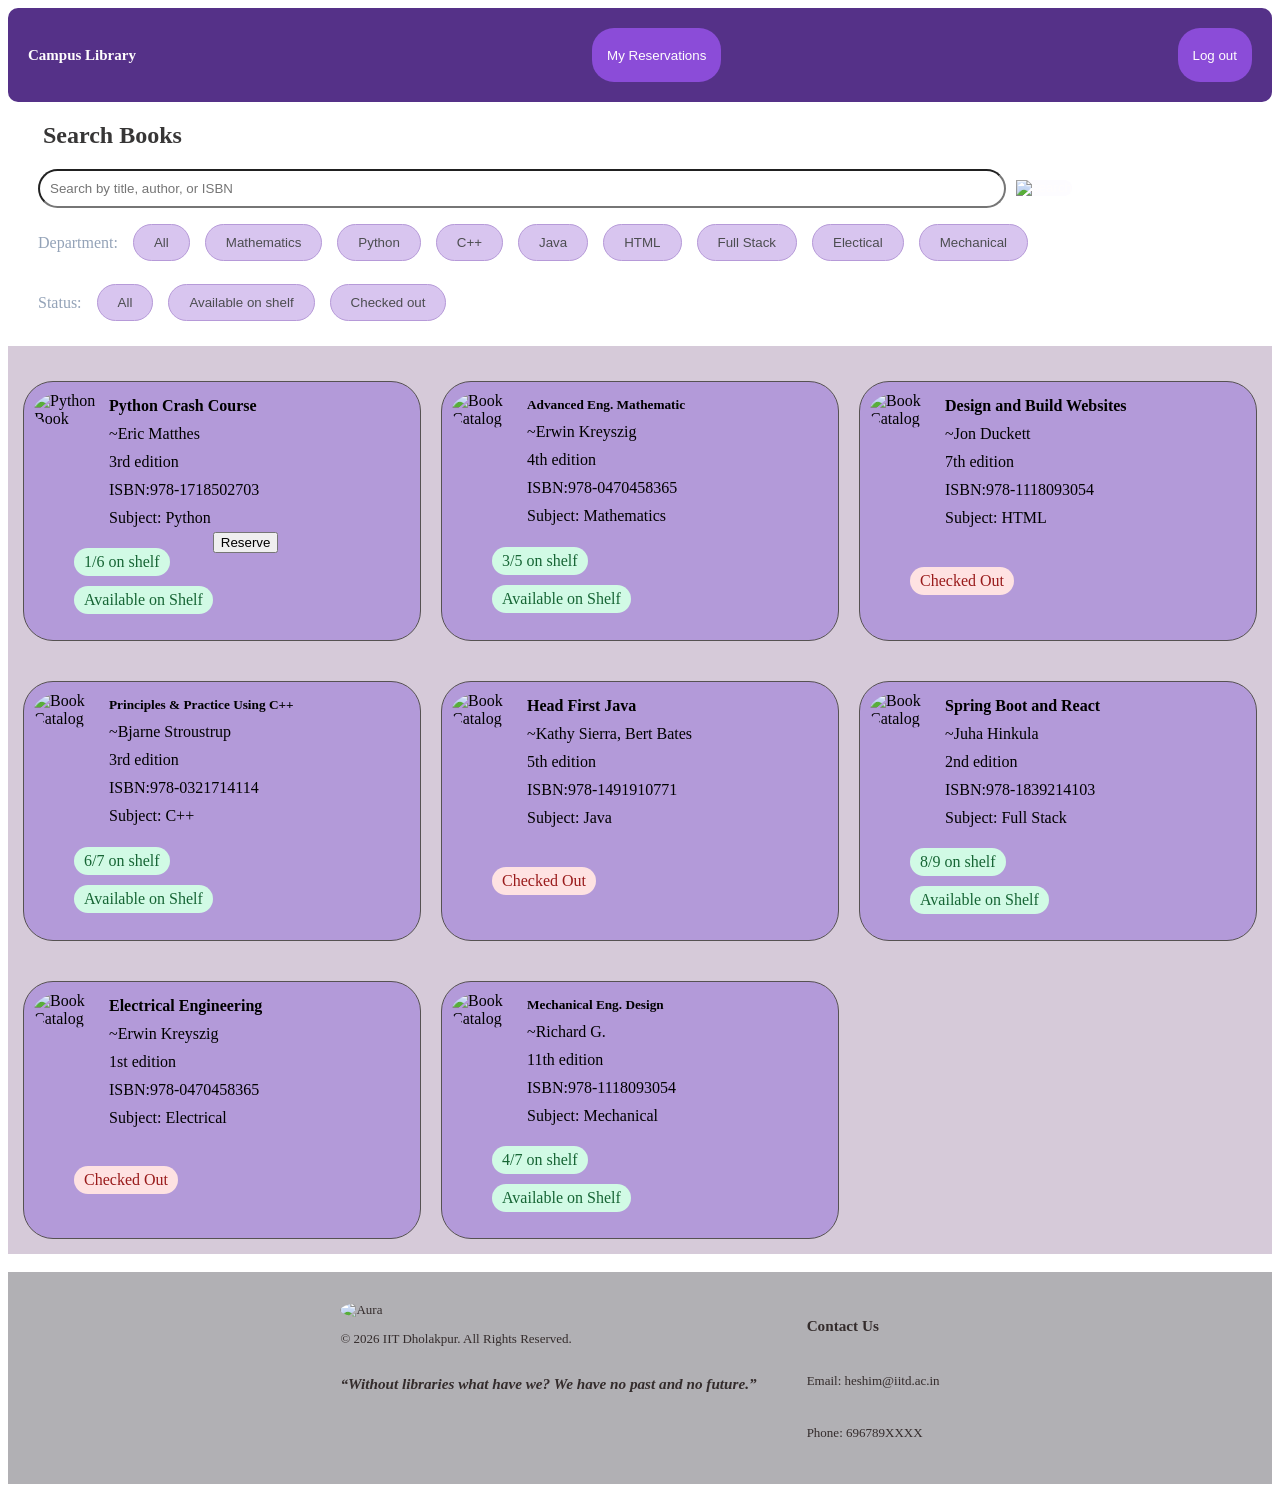
==== libsys.html @ 947eb172 "Your update message" ====
<!DOCTYPE html>
<html lang="en">
<head>
    <meta charset="UTF-8">
    <meta name="viewport" content="width=device-width, initial-scale=1.0">
    <title>Campus Library</title>
    <link rel = "stylesheet" href = libsys.css>
</head>
<body>
    <nav class="Navigation">
        <h1> Campus Library </h1>
        <form action = "Reservation.html">
        <button id="reservation" type="submit">My Reservations</button>
        </form>
        <form action = "login-copy.html">
        <button id="Logout" type="submit">Log out</button> 
        </form>

    </nav>
    <a href="#search"><h2>Search Books</h2></a>
    <div class = "search-bar">
        <label for="search"></label>
        
        <input type="text" id="search" name="search" placeholder="Search by title, author, or ISBN">
        <button id="search-button" type="submit"><img src = "18222125.png" alt ="search" height="40px"></button>
    </div>
   
    
    

   

    <nav class ="Filters">
        <p class="para">Department:</p>
        <button class="filter-button">All</button>
        <button class="filter-button">Mathematics</button>
        <button class="filter-button">Python</button>
        <button class="filter-button">C++</button>
        <button class="filter-button">Java</button>
        <button class="filter-button">HTML</button>
        <button class="filter-button">Full Stack</button>
        <button class="filter-button">Electical</button>
        <button class="filter-button">Mechanical</button>
        
        
        
    </nav>
    
    <nav class ="Filters">
        <p class="para">Status:</p>
        <button class ="filter-button">All</button>
        <button class ="filter-button">Available on shelf</button>
        <button class ="filter-button">Checked out</button>
    </nav>
    <br>
<div class="cards">
    

    <div class="books">
        <div class="logo">
            <img src="Python.jpg" alt="Python Book">
           
        </div>
        
        <div class="description">
            <h4>Python Crash Course</h4>
            <p>~Eric Matthes</p>
            <p>3rd edition</p>
            <p>ISBN:978-1718502703</p>
            <p>Subject: Python</p>
        </div>
        <div class="availability">
        <ul >
            <li>1/6 on shelf</li>
            <li>Available on Shelf</li>
        </ul>
        </div>
        <button class="reserve-btn" data-book="Advanced Eng. Mathematic">Reserve</button>
    </div>
    <div class="books">
        <div class="logo">
            <img src="Maths.jpg" alt="Book Catalog">
           
        </div>
        
        <div class="description">
            <h5>Advanced Eng. Mathematic</h5>
            <p>~Erwin Kreyszig</p>
            <p>4th edition</p>
            <p>ISBN:978-0470458365</p>
            <p>Subject: Mathematics</p>
        </div>
        <div class="availability">
        <ul >
            <li>3/5 on shelf</li>
            <li>Available on Shelf</li>
        </ul>
        </div>
    </div>

        
    <div class="books">
        <div class="logo">
            <img src="Html.webp" alt="Book Catalog">
           
        </div>
        
        <div class="description">
            <h4>Design and Build Websites</h4>
            <p>~Jon Duckett</p>
            <p>7th edition</p>
            <p>ISBN:978-1118093054</p>
            <p>Subject: HTML</p>
        </div>
        <div class="checkout">
        <ul >
            <li>Checked Out</li>
        </ul>
        </div>
    </div>
    <div class="books">
        <div class="logo">
            <img src="C++.jpeg" alt="Book Catalog">
           
        </div>
        
        <div class="description">
            <h5>Principles & Practice Using C++</h5>
            <p>~Bjarne Stroustrup</p>
            <p>3rd edition</p>
            <p>ISBN:978-0321714114</p>
            <p>Subject: C++</p>
        </div>
        <div class="availability">
        <ul >
            <li>6/7 on shelf</li>
            <li>Available on Shelf</li>
        </ul>
        </div>
    </div>
    <div class="books">
        <div class="logo">
            <img src="java.webp" alt="Book Catalog">
           
        </div>
        
        <div class="description">
            <h4>Head First Java</h4>
            <p>~Kathy Sierra, Bert Bates</p>
            <p>5th edition</p>
            <p>ISBN:978-1491910771</p>
            <p>Subject: Java</p>
        </div>
        <div class="checkout">
        <ul >
            <li>Checked Out</li>
        </ul>
        </div>
    </div>
    <div class="books">
        <div class="logo">
            <img src="Full.jpg" alt="Book Catalog">
           
        </div>
        
        <div class="description">
            <h4>Spring Boot and React</h4>
            <p>~Juha Hinkula</p>
            <p>2nd edition</p>
            <p>ISBN:978-1839214103</p>
            <p>Subject: Full Stack </p>
        </div>
        <div class="availability">
        <ul >
            <li>8/9 on shelf</li>
            <li>Available on Shelf</li>
        </ul>
        </div>
    </div>
    
    

    <div class="books">
        <div class="logo">
            <img src="Electrical.jpg" alt="Book Catalog">
           
        </div>
        
        <div class="description">
            <h4>Electrical Engineering</h4>
            <p>~Erwin Kreyszig</p>
            <p>1st edition</p>
            <p>ISBN:978-0470458365</p>
            <p>Subject: Electrical </p>
        </div>
        <div class="checkout">
        <ul >
            <li>Checked Out</li>
        </ul>
        </div>
    </div>
    

    <div class="books">
        <div class="logo">
            <img src="Mechanical.jpg" alt="Book Catalog">
           
        </div>
        
        <div class="description">
            <h5>Mechanical Eng. Design</h5>
            <p>~Richard G.</p>
            <p>11th edition</p>
            <p>ISBN:978-1118093054</p>
            <p>Subject: Mechanical</p>
        </div>
        <div class="availability">
        <ul>
            <li>4/7 on shelf</li>
            <li>Available on Shelf</li>
        </ul>
        </div>
    </div>
</div>
</body>

<br>

<footer class="footer">
    <div class="one">
        <img src ="image.png" alt ="Aura">
        <p>© 2026 IIT Dholakpur. All Rights Reserved.</p>
        <h3><i>“Without libraries what have we? We have no past and no future.”</i></h3>
    </div>
    <div class="two">
        <h3>Contact Us</h3>
        <p>Email: heshim@iitd.ac.in</p>
        <p>Phone: 696789XXXX</p>
    </div>

    

</footer>
<script src="libsys.js"></script>
</body>
</html>
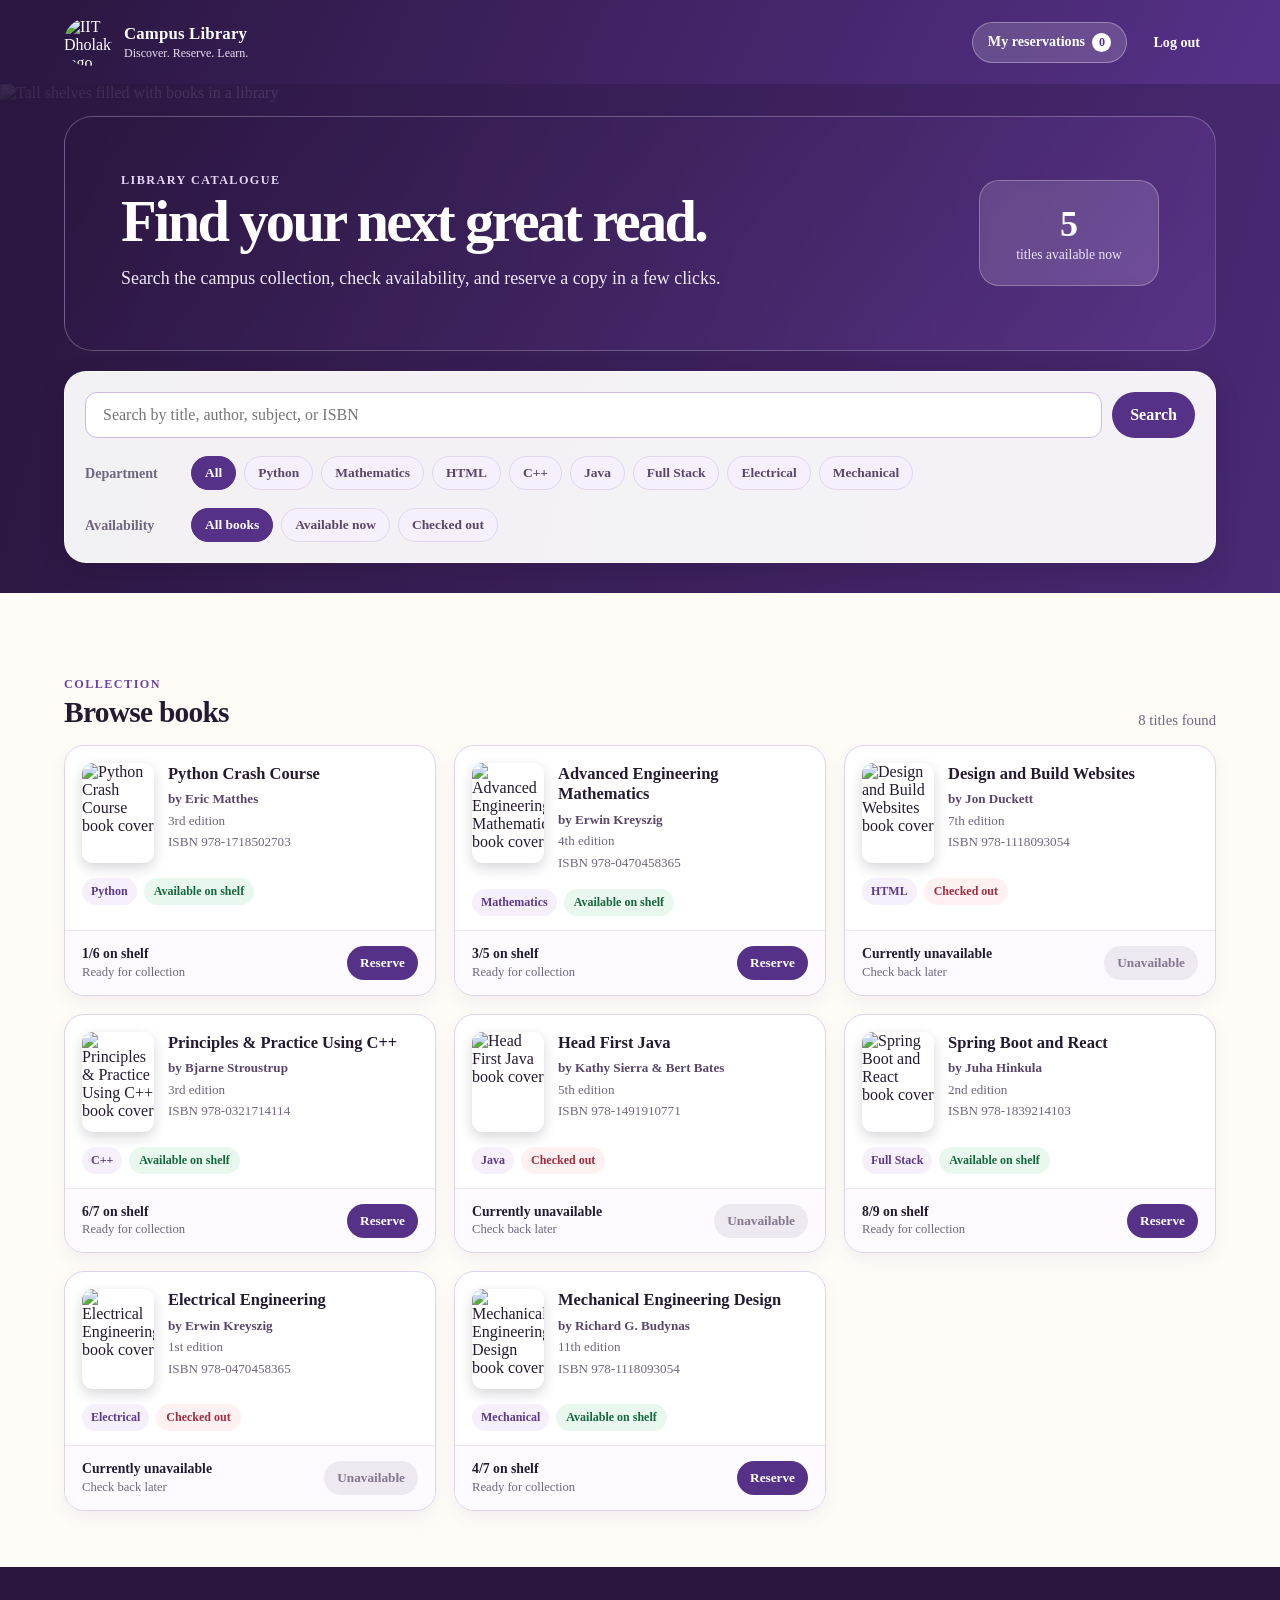
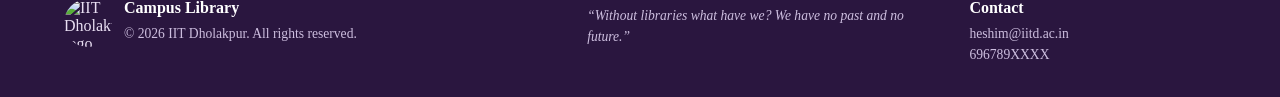
==== commit c019c790: "wip: local edits" ====
--- a/libsys.html
+++ b/libsys.html
@@ -1,251 +1,131 @@
-<!DOCTYPE html>
+<!doctype html>
 <html lang="en">
-<head>
-    <meta charset="UTF-8">
-    <meta name="viewport" content="width=device-width, initial-scale=1.0">
-    <title>Campus Library</title>
-    <link rel = "stylesheet" href = libsys.css>
-</head>
-<body>
-    <nav class="Navigation">
-        <h1> Campus Library </h1>
-        <form action = "Reservation.html">
-        <button id="reservation" type="submit">My Reservations</button>
-        </form>
-        <form action = "login-copy.html">
-        <button id="Logout" type="submit">Log out</button> 
-        </form>
+  <head>
+    <meta charset="UTF-8" />
+    <meta name="viewport" content="width=device-width, initial-scale=1.0" />
+    <meta
+      name="description"
+      content="Browse and reserve titles from the Campus Library catalogue."
+    />
+    <title>Campus Library | Catalogue</title>
+    <link rel="stylesheet" href="libsys.css" />
+  </head>
+  <body>
+    <header class="site-header">
+      <a class="brand" href="libsys.html" aria-label="Campus Library home">
+        <img src="image.png" alt="IIT Dholakpur logo" />
+        <span
+          ><strong>Campus Library</strong
+          ><small>Discover. Reserve. Learn.</small></span
+        >
+      </a>
+      <nav class="header-actions" aria-label="Account navigation">
+        <span class="student-chip" id="student-id" hidden></span>
+        <a class="button button-secondary" href="Reservation.html"
+          >My reservations
+          <span class="reservation-count" id="reservation-count">0</span></a
+        >
+        <button class="button button-ghost" id="logout-button" type="button">
+          Log out
+        </button>
+      </nav>
+    </header>
 
-    </nav>
-    <a href="#search"><h2>Search Books</h2></a>
-    <div class = "search-bar">
-        <label for="search"></label>
-        
-        <input type="text" id="search" name="search" placeholder="Search by title, author, or ISBN">
-        <button id="search-button" type="submit"><img src = "18222125.png" alt ="search" height="40px"></button>
-    </div>
-   
-    
-    
+    <section class="library-banner" aria-labelledby="page-title">
+      <img
+        class="library-banner-image"
+        src="https://images.unsplash.com/photo-1507842217343-583bb7270b66?auto=format&fit=crop&w=2000&q=85"
+        alt="Tall shelves filled with books in a library"
+        fetchpriority="high"
+      />
+      <div class="library-banner-content">
+        <section class="hero">
+          <div>
+            <p class="eyebrow">Library catalogue</p>
+            <h1 id="page-title">Find your next great read.</h1>
+            <p>
+              Search the campus collection, check availability, and reserve a
+              copy in a few clicks.
+            </p>
+          </div>
+          <div class="hero-stat" aria-label="Catalogue summary">
+            <strong id="available-title-count">0</strong>
+            <span>titles available now</span>
+          </div>
+        </section>
 
-   
+        <section
+          class="catalogue-controls"
+          aria-label="Search and filter the catalogue"
+        >
+          <form class="search-form" id="search-form" role="search">
+            <label class="sr-only" for="search">Search the catalogue</label>
+            <input
+              type="search"
+              id="search"
+              name="search"
+              placeholder="Search by title, author, subject, or ISBN"
+              autocomplete="off"
+            />
+            <button class="search-button" type="submit">Search</button>
+          </form>
+          <div class="filter-section">
+            <p class="filter-label">Department</p>
+            <div
+              class="filter-list"
+              id="department-filters"
+              role="group"
+              aria-label="Filter by department"
+            ></div>
+          </div>
+          <div class="filter-section">
+            <p class="filter-label">Availability</p>
+            <div
+              class="filter-list"
+              id="availability-filters"
+              role="group"
+              aria-label="Filter by availability"
+            ></div>
+          </div>
+        </section>
+      </div>
+    </section>
 
-    <nav class ="Filters">
-        <p class="para">Department:</p>
-        <button class="filter-button">All</button>
-        <button class="filter-button">Mathematics</button>
-        <button class="filter-button">Python</button>
-        <button class="filter-button">C++</button>
-        <button class="filter-button">Java</button>
-        <button class="filter-button">HTML</button>
-        <button class="filter-button">Full Stack</button>
-        <button class="filter-button">Electical</button>
-        <button class="filter-button">Mechanical</button>
-        
-        
-        
-    </nav>
-    
-    <nav class ="Filters">
-        <p class="para">Status:</p>
-        <button class ="filter-button">All</button>
-        <button class ="filter-button">Available on shelf</button>
-        <button class ="filter-button">Checked out</button>
-    </nav>
-    <br>
-<div class="cards">
-    
+    <main class="catalogue-main">
+      <section class="catalogue-section" aria-labelledby="results-title">
+        <div class="section-heading">
+          <div>
+            <p class="eyebrow">Collection</p>
+            <h2 id="results-title">Browse books</h2>
+          </div>
+          <p
+            id="results-summary"
+            class="results-summary"
+            aria-live="polite"
+          ></p>
+        </div>
+        <div class="cards" id="catalogue" role="list"></div>
+      </section>
+    </main>
 
-    <div class="books">
-        <div class="logo">
-            <img src="Python.jpg" alt="Python Book">
-           
+    <footer class="footer">
+      <div class="footer-brand">
+        <img src="image.png" alt="IIT Dholakpur logo" />
+        <div>
+          <strong>Campus Library</strong>
+          <p>© 2026 IIT Dholakpur. All rights reserved.</p>
         </div>
-        
-        <div class="description">
-            <h4>Python Crash Course</h4>
-            <p>~Eric Matthes</p>
-            <p>3rd edition</p>
-            <p>ISBN:978-1718502703</p>
-            <p>Subject: Python</p>
-        </div>
-        <div class="availability">
-        <ul >
-            <li>1/6 on shelf</li>
-            <li>Available on Shelf</li>
-        </ul>
-        </div>
-        <button class="reserve-btn" data-book="Advanced Eng. Mathematic">Reserve</button>
-    </div>
-    <div class="books">
-        <div class="logo">
-            <img src="Maths.jpg" alt="Book Catalog">
-           
-        </div>
-        
-        <div class="description">
-            <h5>Advanced Eng. Mathematic</h5>
-            <p>~Erwin Kreyszig</p>
-            <p>4th edition</p>
-            <p>ISBN:978-0470458365</p>
-            <p>Subject: Mathematics</p>
-        </div>
-        <div class="availability">
-        <ul >
-            <li>3/5 on shelf</li>
-            <li>Available on Shelf</li>
-        </ul>
-        </div>
-    </div>
-
-        
-    <div class="books">
-        <div class="logo">
-            <img src="Html.webp" alt="Book Catalog">
-           
-        </div>
-        
-        <div class="description">
-            <h4>Design and Build Websites</h4>
-            <p>~Jon Duckett</p>
-            <p>7th edition</p>
-            <p>ISBN:978-1118093054</p>
-            <p>Subject: HTML</p>
-        </div>
-        <div class="checkout">
-        <ul >
-            <li>Checked Out</li>
-        </ul>
-        </div>
-    </div>
-    <div class="books">
-        <div class="logo">
-            <img src="C++.jpeg" alt="Book Catalog">
-           
-        </div>
-        
-        <div class="description">
-            <h5>Principles & Practice Using C++</h5>
-            <p>~Bjarne Stroustrup</p>
-            <p>3rd edition</p>
-            <p>ISBN:978-0321714114</p>
-            <p>Subject: C++</p>
-        </div>
-        <div class="availability">
-        <ul >
-            <li>6/7 on shelf</li>
-            <li>Available on Shelf</li>
-        </ul>
-        </div>
-    </div>
-    <div class="books">
-        <div class="logo">
-            <img src="java.webp" alt="Book Catalog">
-           
-        </div>
-        
-        <div class="description">
-            <h4>Head First Java</h4>
-            <p>~Kathy Sierra, Bert Bates</p>
-            <p>5th edition</p>
-            <p>ISBN:978-1491910771</p>
-            <p>Subject: Java</p>
-        </div>
-        <div class="checkout">
-        <ul >
-            <li>Checked Out</li>
-        </ul>
-        </div>
-    </div>
-    <div class="books">
-        <div class="logo">
-            <img src="Full.jpg" alt="Book Catalog">
-           
-        </div>
-        
-        <div class="description">
-            <h4>Spring Boot and React</h4>
-            <p>~Juha Hinkula</p>
-            <p>2nd edition</p>
-            <p>ISBN:978-1839214103</p>
-            <p>Subject: Full Stack </p>
-        </div>
-        <div class="availability">
-        <ul >
-            <li>8/9 on shelf</li>
-            <li>Available on Shelf</li>
-        </ul>
-        </div>
-    </div>
-    
-    
-
-    <div class="books">
-        <div class="logo">
-            <img src="Electrical.jpg" alt="Book Catalog">
-           
-        </div>
-        
-        <div class="description">
-            <h4>Electrical Engineering</h4>
-            <p>~Erwin Kreyszig</p>
-            <p>1st edition</p>
-            <p>ISBN:978-0470458365</p>
-            <p>Subject: Electrical </p>
-        </div>
-        <div class="checkout">
-        <ul >
-            <li>Checked Out</li>
-        </ul>
-        </div>
-    </div>
-    
-
-    <div class="books">
-        <div class="logo">
-            <img src="Mechanical.jpg" alt="Book Catalog">
-           
-        </div>
-        
-        <div class="description">
-            <h5>Mechanical Eng. Design</h5>
-            <p>~Richard G.</p>
-            <p>11th edition</p>
-            <p>ISBN:978-1118093054</p>
-            <p>Subject: Mechanical</p>
-        </div>
-        <div class="availability">
-        <ul>
-            <li>4/7 on shelf</li>
-            <li>Available on Shelf</li>
-        </ul>
-        </div>
-    </div>
-</div>
-</body>
-
-<br>
-
-<footer class="footer">
-    <div class="one">
-        <img src ="image.png" alt ="Aura">
-        <p>© 2026 IIT Dholakpur. All Rights Reserved.</p>
-        <h3><i>“Without libraries what have we? We have no past and no future.”</i></h3>
-    </div>
-    <div class="two">
-        <h3>Contact Us</h3>
-        <p>Email: heshim@iitd.ac.in</p>
-        <p>Phone: 696789XXXX</p>
-    </div>
-
-    
-
-</footer>
-<script src="libsys.js"></script>
-</body>
+      </div>
+      <p class="footer-quote">
+        “Without libraries what have we? We have no past and no future.”
+      </p>
+      <div>
+        <strong>Contact</strong>
+        <p>heshim@iitd.ac.in<br />696789XXXX</p>
+      </div>
+    </footer>
+    <div class="toast" id="toast" role="status" aria-live="polite"></div>
+    <script src="library-data.js"></script>
+    <script src="libsys.js"></script>
+  </body>
 </html>
-
-
-
-
-
--- a/libsys.css
+++ b/libsys.css
@@ -0,0 +1,701 @@
+:root {
+  --ink: #241b31;
+  --muted: #70667d;
+  --plum-950: #2a163f;
+  --plum-800: #553188;
+  --plum-700: #6d42a4;
+  --plum-200: #e8dcf7;
+  --plum-100: #f5f0fb;
+  --cream: #fffcf8;
+  --line: #dfd3ea;
+  --success: #17673e;
+  --success-bg: #e8f8ee;
+  --danger: #a12e40;
+  --danger-bg: #fff0f2;
+  --shadow: 0 14px 32px rgba(52, 26, 85, 0.12);
+}
+
+* {
+  box-sizing: border-box;
+}
+html {
+  scroll-behavior: smooth;
+}
+body {
+  margin: 0;
+  color: var(--ink);
+  background: var(--cream);
+  
+}
+button,
+input {
+  font: inherit;
+}
+button,
+a {
+  -webkit-tap-highlight-color: transparent;
+}
+
+.site-header {
+  display: flex;
+  align-items: center;
+  justify-content: space-between;
+  gap: 24px;
+  min-height: 84px;
+  padding: 12px clamp(20px, 5vw, 72px);
+  color: #fff;
+  background: linear-gradient(115deg, var(--plum-950), var(--plum-800));
+  box-shadow: 0 3px 12px rgba(42, 22, 63, 0.22);
+}
+.brand,
+.header-actions,
+.footer-brand {
+  display: flex;
+  align-items: center;
+}
+.brand {
+  gap: 12px;
+  color: #fff;
+  text-decoration: none;
+}
+.brand img,
+.footer-brand img {
+  width: 48px;
+  height: 48px;
+  border-radius: 50%;
+  object-fit: cover;
+}
+.brand strong {
+  display: block;
+  font-size: 1.05rem;
+  letter-spacing: 0.01em;
+}
+.brand small {
+  display: block;
+  margin-top: 2px;
+  color: #e8dcf7;
+  font-size: 0.75rem;
+}
+.header-actions {
+  flex-wrap: wrap;
+  justify-content: flex-end;
+  gap: 10px;
+}
+
+.button,
+.search-button,
+.reserve-btn,
+.cancel-btn,
+.filter-button {
+  border: 0;
+  border-radius: 999px;
+  font-weight: 700;
+  cursor: pointer;
+  transition:
+    transform 160ms ease,
+    background-color 160ms ease,
+    box-shadow 160ms ease,
+    border-color 160ms ease;
+}
+.button {
+  padding: 10px 15px;
+  text-decoration: none;
+  font-size: 0.88rem;
+}
+.button:hover,
+.search-button:hover,
+.reserve-btn:hover,
+.cancel-btn:hover {
+  transform: translateY(-2px);
+}
+.button-secondary {
+  color: #fff;
+  background: rgba(255, 255, 255, 0.16);
+  border: 1px solid rgba(255, 255, 255, 0.32);
+}
+.button-secondary:hover {
+  background: rgba(255, 255, 255, 0.25);
+}
+.button-primary {
+  color: #fff;
+  background: var(--plum-800);
+}
+.button-primary:hover {
+  background: var(--plum-700);
+}
+.button-ghost {
+  color: #fff;
+  background: transparent;
+  border: 1px solid transparent;
+}
+.button-ghost:hover {
+  background: rgba(0, 0, 0, 0.15);
+}
+.student-chip,
+.reservation-count {
+  border-radius: 999px;
+  font-size: 0.76rem;
+  font-weight: 700;
+}
+.student-chip {
+  padding: 8px 11px;
+  color: #382050;
+  background: #f3ebfc;
+}
+.reservation-count {
+  display: inline-grid;
+  min-width: 19px;
+  min-height: 19px;
+  place-items: center;
+  margin-left: 4px;
+  padding: 1px 5px;
+  color: var(--plum-800);
+  background: #fff;
+}
+
+main {
+  max-width: 1380px;
+  margin: 0 auto;
+  padding: 0 clamp(20px, 5vw, 72px) 56px;
+}
+.library-banner {
+  position: relative;
+  isolation: isolate;
+  overflow: hidden;
+  color: #fff;
+  background: var(--plum-950);
+}
+.library-banner::after {
+  position: absolute;
+  z-index: -1;
+  inset: 0;
+  content: "";
+  background: linear-gradient(
+    105deg,
+    rgba(42, 22, 63, 0.92),
+    rgba(85, 49, 136, 0.72)
+  );
+}
+.library-banner-image {
+  position: absolute;
+  z-index: -2;
+  inset: 0;
+  width: 100%;
+  height: 100%;
+  object-fit: cover;
+  object-position: center 45%;
+}
+.library-banner-content {
+  max-width: 1380px;
+  margin: 0 auto;
+  padding: 32px clamp(20px, 5vw, 72px) 30px;
+}
+.catalogue-main {
+  padding-top: 42px;
+}
+.hero {
+  display: flex;
+  align-items: center;
+  justify-content: space-between;
+  gap: 32px;
+  margin: 0 0 20px;
+  padding: clamp(28px, 5vw, 56px);
+  overflow: hidden;
+  border: 1px solid rgba(255, 255, 255, 0.25);
+  border-radius: 28px;
+  color: #fff;
+  background: linear-gradient(
+    130deg,
+    rgba(42, 22, 63, 0.68),
+    rgba(109, 66, 164, 0.45)
+  );
+  backdrop-filter: blur(2px);
+}
+.hero h1 {
+  max-width: 640px;
+  margin: 3px 0 12px;
+  font-size: clamp(2rem, 4.6vw, 3.65rem);
+  line-height: 1.05;
+  letter-spacing: -0.045em;
+}
+.hero p:not(.eyebrow) {
+  max-width: 620px;
+  margin: 0;
+  color: #f0e8f8;
+  font-size: clamp(1rem, 1.7vw, 1.12rem);
+  line-height: 1.65;
+}
+.eyebrow {
+  margin: 0;
+  color: var(--plum-700);
+  font-size: 0.76rem;
+  font-weight: 800;
+  letter-spacing: 0.12em;
+  text-transform: uppercase;
+}
+.hero .eyebrow {
+  color: #e7d6fa;
+}
+.hero-stat {
+  flex: 0 0 180px;
+  padding: 22px;
+  text-align: center;
+  border: 1px solid rgba(255, 255, 255, 0.28);
+  border-radius: 20px;
+  background: rgba(255, 255, 255, 0.12);
+  backdrop-filter: blur(4px);
+}
+.hero-stat strong {
+  display: block;
+  font-size: 2.25rem;
+}
+.hero-stat span {
+  color: #eee4fa;
+  font-size: 0.85rem;
+}
+
+.catalogue-controls {
+  padding: 20px;
+  border: 1px solid rgba(255, 255, 255, 0.45);
+  border-radius: 22px;
+  background: rgba(255, 255, 255, 0.94);
+  box-shadow: 0 8px 24px rgba(30, 15, 45, 0.2);
+}
+.search-form {
+  display: flex;
+  gap: 10px;
+}
+.search-form input {
+  width: 100%;
+  min-width: 0;
+  padding: 13px 17px;
+  color: var(--ink);
+  border: 1px solid #cdbbdf;
+  border-radius: 12px;
+  outline: none;
+}
+.search-form input:focus {
+  border-color: var(--plum-700);
+  box-shadow: 0 0 0 4px rgba(109, 66, 164, 0.14);
+}
+.search-button,
+.reserve-btn {
+  padding: 12px 18px;
+  color: #fff;
+  background: var(--plum-800);
+}
+.search-button:hover,
+.reserve-btn:hover {
+  background: var(--plum-700);
+  box-shadow: 0 7px 15px rgba(85, 49, 136, 0.2);
+}
+.filter-section {
+  display: flex;
+  align-items: flex-start;
+  gap: 16px;
+  margin-top: 18px;
+}
+.filter-label {
+  flex: 0 0 90px;
+  margin: 9px 0 0;
+  color: var(--muted);
+  font-size: 0.88rem;
+  font-weight: 700;
+}
+.filter-list {
+  display: flex;
+  flex-wrap: wrap;
+  gap: 8px;
+}
+.filter-button {
+  padding: 8px 13px;
+  color: #59476b;
+  background: var(--plum-100);
+  border: 1px solid #e2d5ef;
+  font-size: 0.84rem;
+}
+.filter-button:hover {
+  border-color: #b691d8;
+  background: var(--plum-200);
+}
+.filter-button[aria-pressed="true"] {
+  color: #fff;
+  background: var(--plum-800);
+  border-color: var(--plum-800);
+}
+
+.catalogue-section {
+  margin-top: 42px;
+}
+.section-heading {
+  display: flex;
+  align-items: end;
+  justify-content: space-between;
+  gap: 16px;
+  margin-bottom: 16px;
+}
+h2 {
+  margin: 4px 0 0;
+  font-size: clamp(1.45rem, 2.3vw, 2rem);
+  letter-spacing: -0.025em;
+}
+.results-summary {
+  margin: 0;
+  color: var(--muted);
+  font-size: 0.92rem;
+}
+.cards {
+  display: grid;
+  grid-template-columns: repeat(auto-fill, minmax(275px, 1fr));
+  gap: 18px;
+}
+.book-card {
+  display: flex;
+  flex-direction: column;
+  min-width: 0;
+  overflow: hidden;
+  border: 1px solid var(--line);
+  border-radius: 20px;
+  background: #fff;
+  box-shadow: 0 7px 18px rgba(48, 24, 77, 0.06);
+  transition:
+    transform 180ms ease,
+    box-shadow 180ms ease;
+}
+.book-card:hover {
+  transform: translateY(-4px);
+  box-shadow: var(--shadow);
+}
+.book-top {
+  display: flex;
+  gap: 14px;
+  min-height: 132px;
+  padding: 17px 17px 14px;
+}
+.book-cover {
+  width: 72px;
+  height: 100px;
+  flex: 0 0 72px;
+  object-fit: cover;
+  border-radius: 11px;
+  box-shadow: 0 5px 13px rgba(36, 27, 49, 0.18);
+}
+.book-info {
+  min-width: 0;
+}
+.book-info h3 {
+  margin: 1px 0 6px;
+  font-size: 1.03rem;
+  line-height: 1.25;
+}
+.book-author,
+.book-edition,
+.book-isbn {
+  margin: 3px 0;
+  color: var(--muted);
+  font-size: 0.82rem;
+  line-height: 1.4;
+}
+.book-author {
+  color: #59476b;
+  font-weight: 600;
+}
+.book-meta {
+  display: flex;
+  flex-wrap: wrap;
+  gap: 7px;
+  padding: 0 17px 14px;
+}
+.tag,
+.status {
+  display: inline-flex;
+  align-items: center;
+  width: fit-content;
+  border-radius: 999px;
+  font-size: 0.75rem;
+  font-weight: 700;
+}
+.tag {
+  padding: 5px 9px;
+  color: #5d398b;
+  background: var(--plum-100);
+}
+.status {
+  padding: 6px 10px;
+}
+.status-available {
+  color: var(--success);
+  background: var(--success-bg);
+}
+.status-unavailable {
+  color: var(--danger);
+  background: var(--danger-bg);
+}
+.book-card-footer {
+  display: flex;
+  align-items: center;
+  justify-content: space-between;
+  gap: 12px;
+  margin-top: auto;
+  padding: 14px 17px;
+  border-top: 1px solid #eee7f3;
+  background: #fdfbff;
+}
+.availability-copy {
+  color: var(--muted);
+  font-size: 0.79rem;
+  line-height: 1.35;
+}
+.availability-copy strong {
+  display: block;
+  color: var(--ink);
+  font-size: 0.86rem;
+}
+.reserve-btn {
+  padding: 9px 13px;
+  font-size: 0.83rem;
+  white-space: nowrap;
+}
+.reserve-btn:disabled {
+  color: #84778e;
+  background: #eee9f1;
+  box-shadow: none;
+  cursor: not-allowed;
+  transform: none;
+}
+.empty-state {
+  grid-column: 1 / -1;
+  padding: 50px 24px;
+  text-align: center;
+  border: 1px dashed #c9b5dd;
+  border-radius: 20px;
+  color: var(--muted);
+  background: var(--plum-100);
+}
+.empty-state h3 {
+  margin: 0 0 8px;
+  color: var(--ink);
+}
+.empty-state p {
+  margin: 0;
+}
+
+.footer {
+  display: grid;
+  grid-template-columns: 1.4fr 1fr 0.7fr;
+  gap: 30px;
+  padding: 32px clamp(20px, 5vw, 72px);
+  color: #e9dff3;
+  background: var(--plum-950);
+}
+.footer-brand {
+  align-items: flex-start;
+  gap: 12px;
+}
+.footer strong {
+  color: #fff;
+}
+.footer p {
+  margin: 6px 0 0;
+  color: #cdbedf;
+  font-size: 0.85rem;
+  line-height: 1.55;
+}
+.footer-quote {
+  font-style: italic;
+}
+.toast {
+  position: fixed;
+  z-index: 5;
+  right: 20px;
+  bottom: 20px;
+  max-width: min(370px, calc(100vw - 40px));
+  padding: 13px 16px;
+  border-radius: 12px;
+  color: #fff;
+  background: var(--plum-950);
+  box-shadow: var(--shadow);
+  opacity: 0;
+  transform: translateY(14px);
+  pointer-events: none;
+  transition:
+    opacity 180ms ease,
+    transform 180ms ease;
+}
+.toast.show {
+  opacity: 1;
+  transform: translateY(0);
+}
+.toast.error {
+  background: #962d43;
+}
+.sr-only {
+  position: absolute;
+  width: 1px;
+  height: 1px;
+  padding: 0;
+  overflow: hidden;
+  clip: rect(0, 0, 0, 0);
+  white-space: nowrap;
+  border: 0;
+}
+
+.page-intro {
+  display: flex;
+  align-items: end;
+  justify-content: space-between;
+  gap: 24px;
+  margin: 36px 0 24px;
+}
+.page-intro h1 {
+  margin: 4px 0 0;
+  font-size: clamp(2rem, 4vw, 3rem);
+  letter-spacing: -0.04em;
+}
+.page-intro p:not(.eyebrow) {
+  max-width: 590px;
+  margin: 9px 0 0;
+  color: var(--muted);
+  line-height: 1.6;
+}
+.reservation-grid {
+  display: grid;
+  gap: 14px;
+}
+.reservation-card {
+  display: grid;
+  grid-template-columns: 70px minmax(0, 1fr) auto;
+  align-items: center;
+  gap: 18px;
+  padding: 16px;
+  border: 1px solid var(--line);
+  border-radius: 18px;
+  background: #fff;
+  box-shadow: 0 5px 16px rgba(48, 24, 77, 0.05);
+}
+.reservation-card img {
+  width: 70px;
+  height: 94px;
+  object-fit: cover;
+  border-radius: 10px;
+}
+.reservation-card h2 {
+  margin: 0 0 5px;
+  font-size: 1.08rem;
+}
+.reservation-card p {
+  margin: 3px 0;
+  color: var(--muted);
+  font-size: 0.86rem;
+}
+.reservation-card .status {
+  margin-top: 8px;
+}
+.reservation-card .reservation-timer {
+  margin-top: 9px;
+  color: #5d398b;
+  font-size: 0.84rem;
+  font-weight: 800;
+  font-variant-numeric: tabular-nums;
+}
+.cancel-btn {
+  padding: 9px 13px;
+  color: var(--danger);
+  background: #fff;
+  border: 1px solid #e6b7c0;
+  font-size: 0.84rem;
+}
+.cancel-btn:hover {
+  background: var(--danger-bg);
+}
+.empty-reservations {
+  padding: clamp(35px, 8vw, 72px) 24px;
+  text-align: center;
+  border: 1px dashed #c9b5dd;
+  border-radius: 20px;
+  background: var(--plum-100);
+}
+.empty-reservations h2 {
+  margin: 0 0 9px;
+}
+.empty-reservations p {
+  margin: 0 0 20px;
+  color: var(--muted);
+}
+
+@media (max-width: 780px) {
+  .site-header,
+  .hero,
+  .page-intro {
+    align-items: flex-start;
+    flex-direction: column;
+  }
+  .header-actions {
+    justify-content: flex-start;
+  }
+  .hero-stat {
+    flex-basis: auto;
+  }
+  .footer {
+    grid-template-columns: 1fr;
+    gap: 22px;
+  }
+}
+@media (max-width: 560px) {
+  .site-header {
+    padding: 12px 18px;
+  }
+  .brand small,
+  .student-chip {
+    display: none;
+  }
+  .header-actions {
+    width: 100%;
+  }
+  .header-actions .button {
+    flex: 1;
+    text-align: center;
+  }
+  main {
+    padding: 0 16px 40px;
+  }
+  .catalogue-main {
+    padding-top: 30px;
+  }
+  .library-banner-content {
+    padding: 16px 16px 20px;
+  }
+  .hero {
+    margin-top: 0;
+    padding: 26px 22px;
+    border-radius: 20px;
+  }
+  .search-form {
+    flex-direction: column;
+  }
+  .search-button {
+    width: 100%;
+  }
+  .filter-section {
+    display: block;
+  }
+  .filter-label {
+    margin: 0 0 8px;
+  }
+  .section-heading {
+    align-items: flex-start;
+    flex-direction: column;
+  }
+  .reservation-card {
+    grid-template-columns: 58px minmax(0, 1fr);
+    gap: 12px;
+  }
+  .reservation-card img {
+    width: 58px;
+    height: 78px;
+  }
+  .reservation-card .cancel-btn {
+    grid-column: 1 / -1;
+    width: 100%;
+  }
+}
